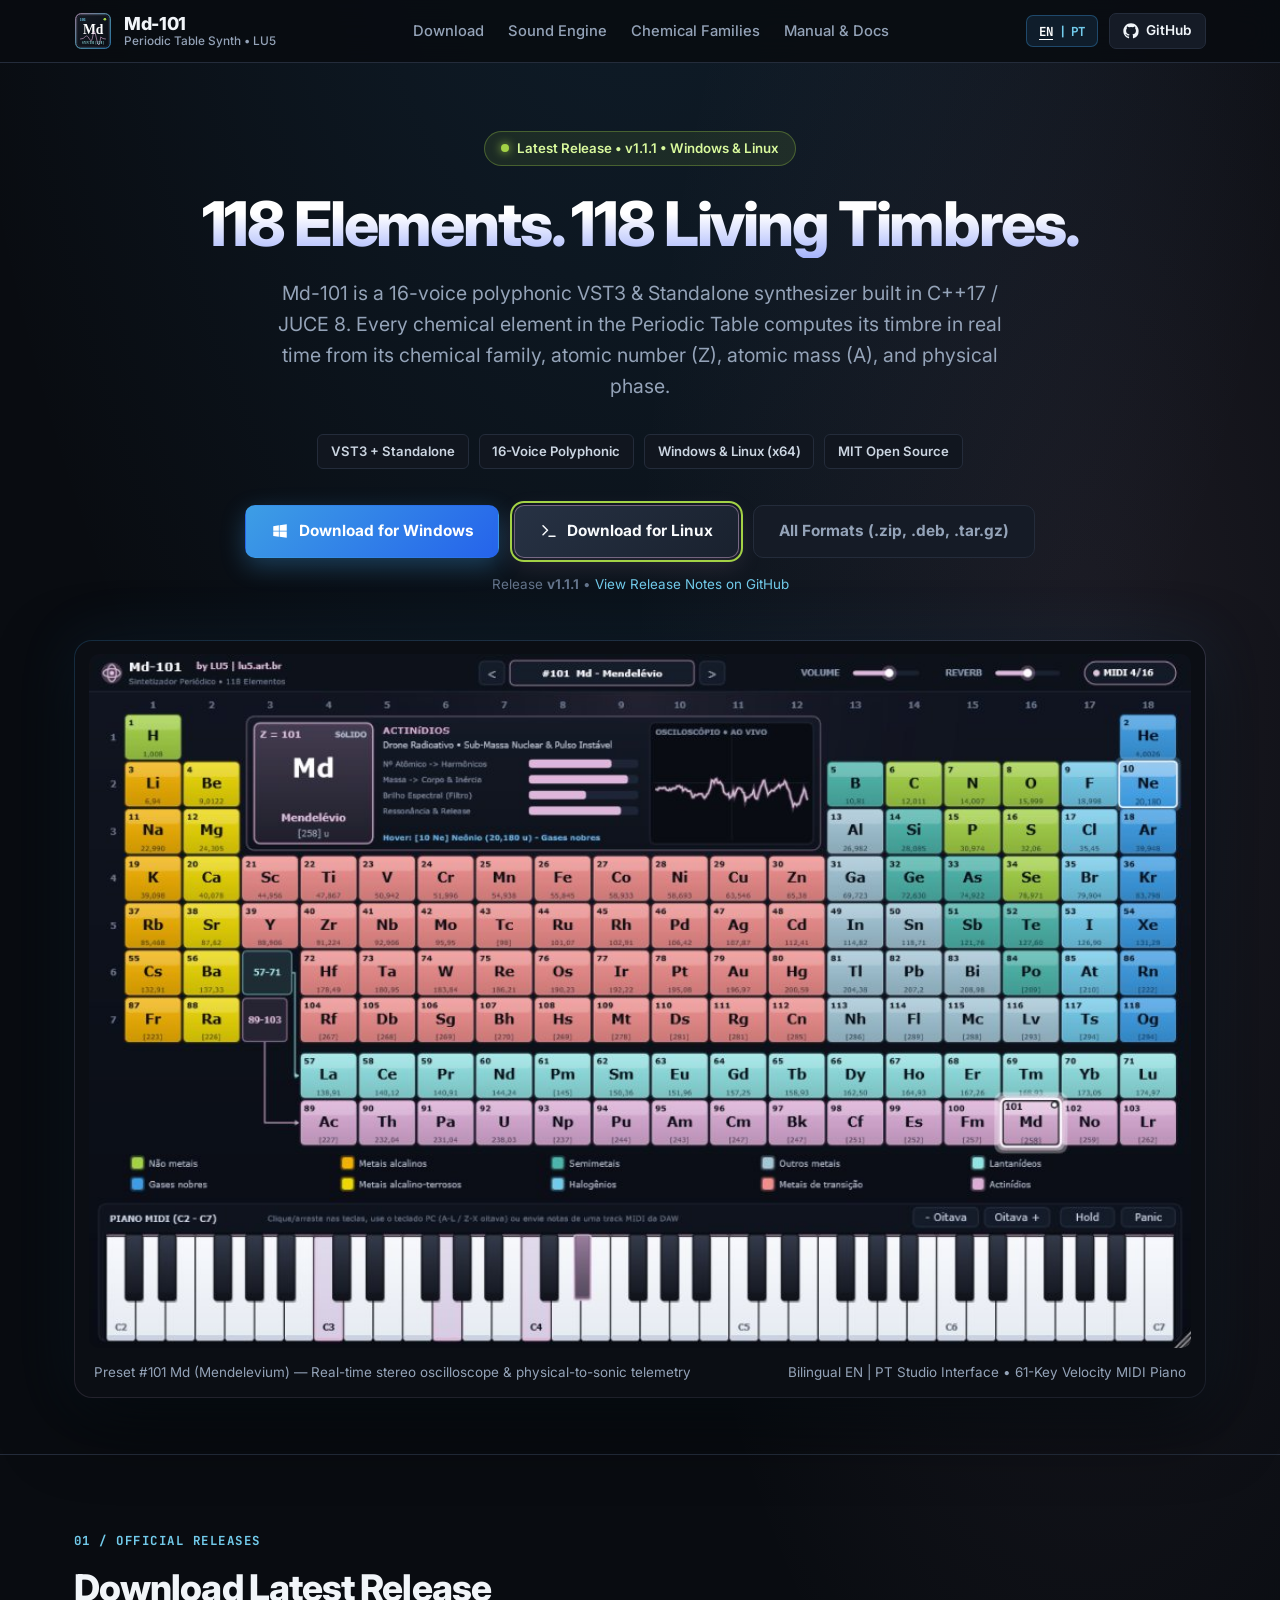
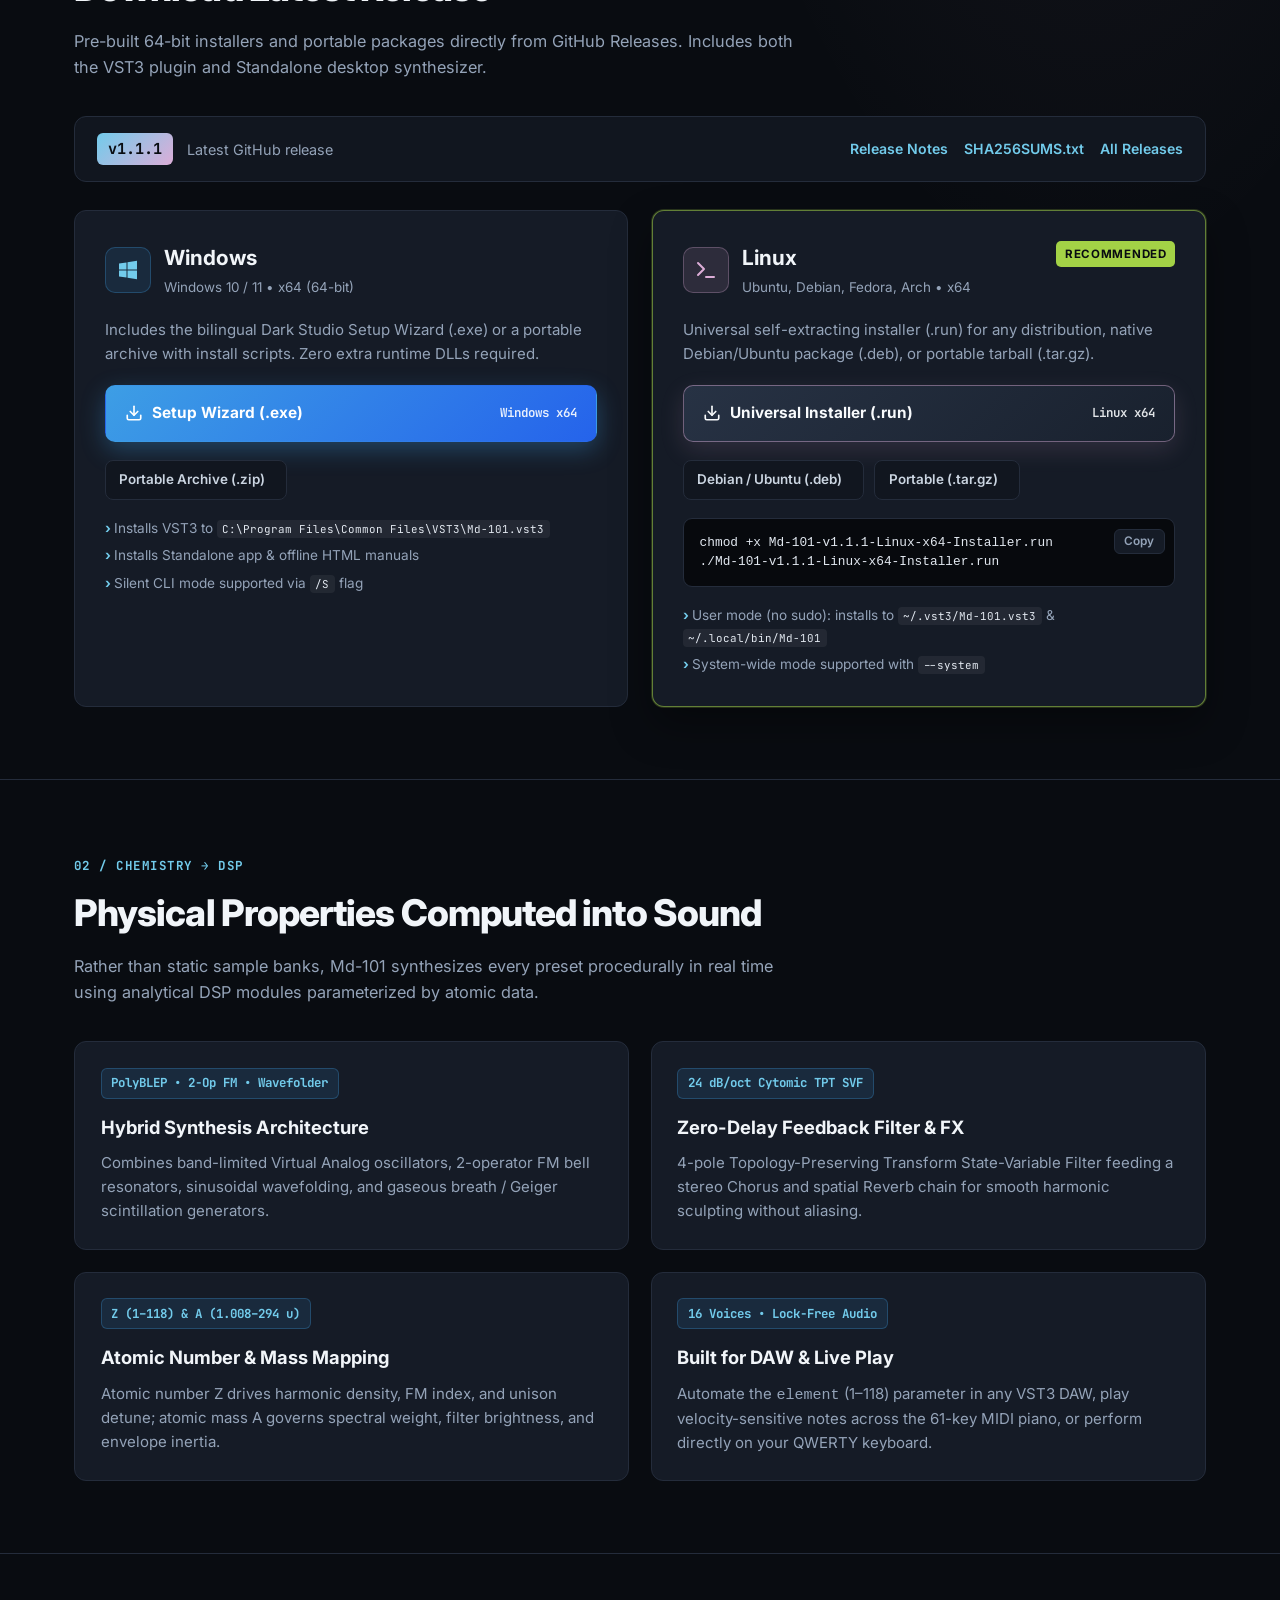
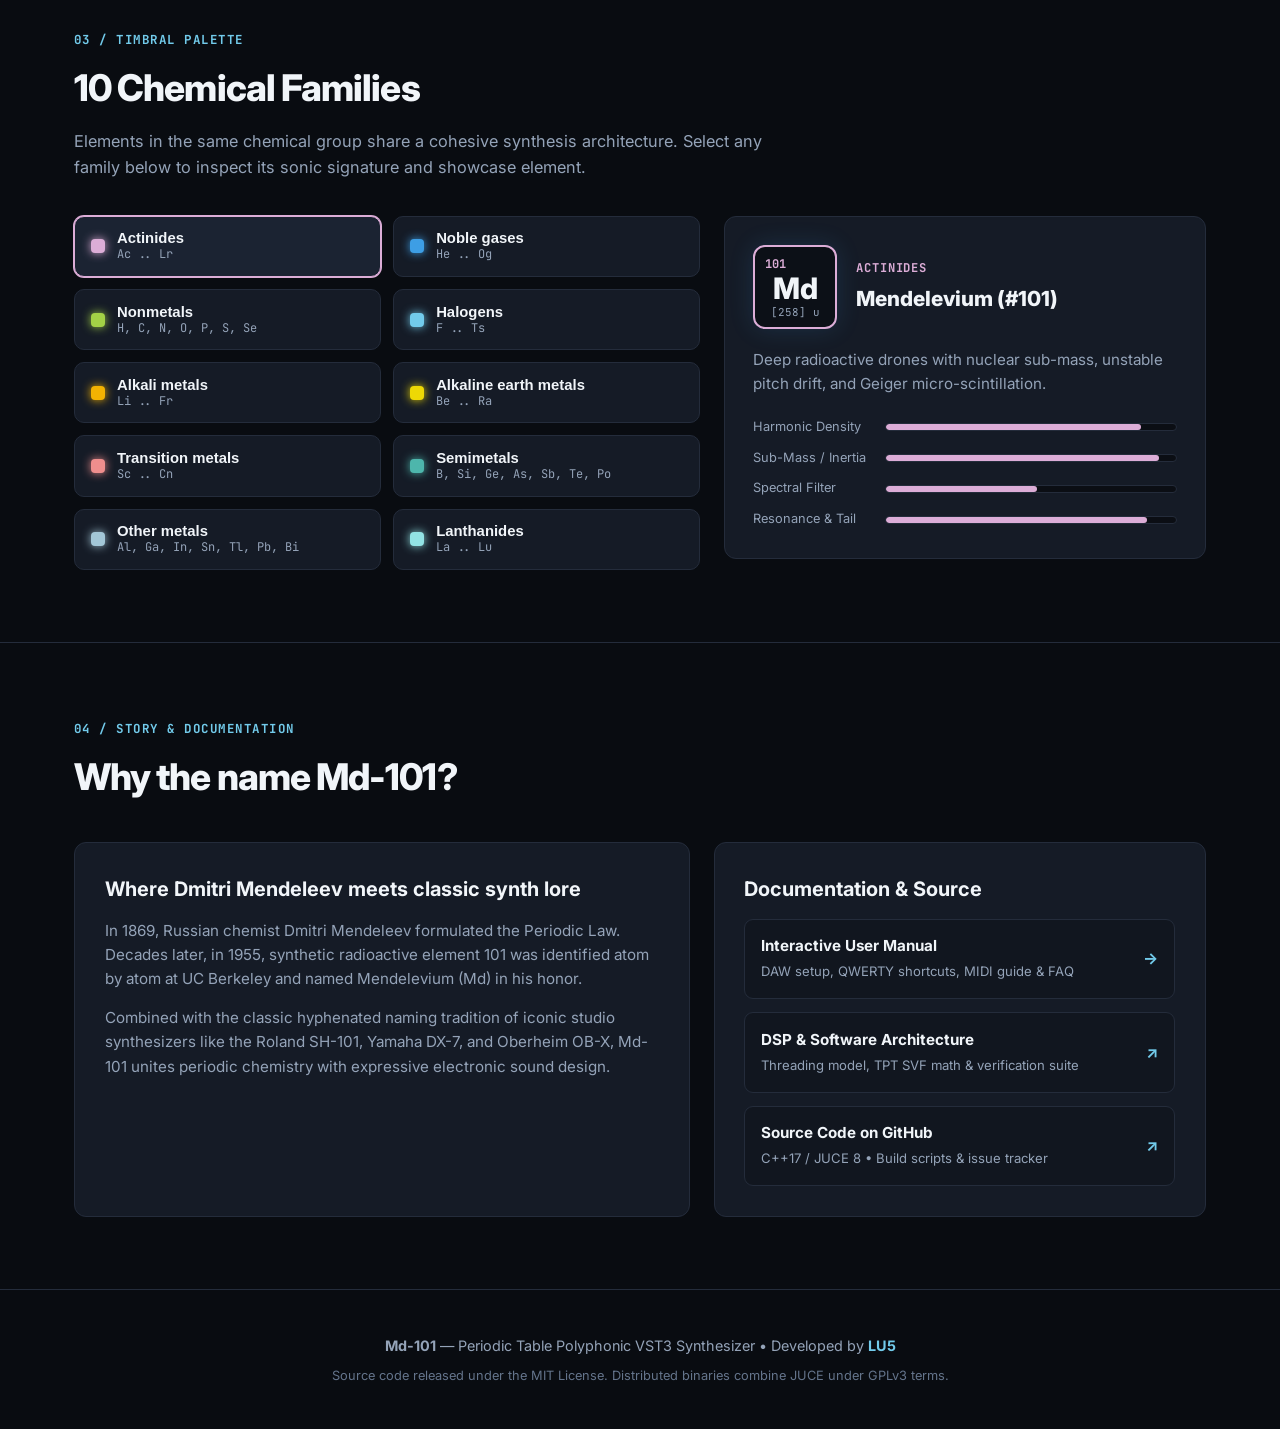
==== index.html @ b33de048 "feat: add static GitHub Pages landing page with Windows and Linux latest release downloads" ====
<!DOCTYPE html>
<html lang="en">
<head>
  <meta charset="UTF-8">
  <meta name="viewport" content="width=device-width, initial-scale=1.0">
  <title>Md-101 — Periodic Table Polyphonic VST3 Synthesizer</title>
  <meta name="description" content="Md-101 is a free, open-source 16-voice polyphonic VST3 & Standalone MIDI synthesizer where every one of the 118 chemical elements shapes its timbre in real time. Available for Windows and Linux.">
  <meta name="theme-color" content="#090c11">
  <meta property="og:type" content="website">
  <meta property="og:title" content="Md-101 — Periodic Table Polyphonic VST3 Synthesizer">
  <meta property="og:description" content="118 chemical elements, 118 real-time synthesized timbres. Free VST3 & Standalone plugin for Windows and Linux by LU5.">
  <meta property="og:image" content="assets/screenshot.jpg">
  <link rel="icon" type="image/svg+xml" href="assets/md-101.svg">
  <link rel="apple-touch-icon" href="assets/icon.png">
  <link rel="preconnect" href="https://fonts.googleapis.com">
  <link rel="preconnect" href="https://fonts.gstatic.com" crossorigin>
  <link href="https://fonts.googleapis.com/css2?family=Inter:wght@400;500;600;700;800&family=JetBrains+Mono:wght@500;600;700&display=swap" rel="stylesheet">
  <link rel="stylesheet" href="styles.css">
</head>
<body>

  <header class="site-header">
    <div class="header-inner">
      <a href="#top" class="brand">
        <img src="assets/md-101.svg" alt="Md-101 Logo" class="brand-icon">
        <span class="brand-text">
          <span class="brand-name">Md-101</span>
          <span class="brand-sub" data-i18n="brandSub">Periodic Table Synth • LU5</span>
        </span>
      </a>

      <ul class="nav-links">
        <li><a href="#download" data-i18n="navDownload">Download</a></li>
        <li><a href="#engine" data-i18n="navEngine">Sound Engine</a></li>
        <li><a href="#families" data-i18n="navFamilies">Chemical Families</a></li>
        <li><a href="#origin" data-i18n="navDocs">Manual &amp; Docs</a></li>
      </ul>

      <div class="header-actions">
        <button type="button" class="lang-toggle" id="lang-toggle" aria-label="Switch language">
          <span id="lang-en" class="active-lang">EN</span>
          <span>|</span>
          <span id="lang-pt">PT</span>
        </button>
        <a href="https://github.com/LU5-art-br/md101-vst" target="_blank" rel="noopener" class="header-gh">
          <svg width="16" height="16" viewBox="0 0 24 24" fill="currentColor" aria-hidden="true">
            <path d="M12 .5C5.65.5.5 5.65.5 12c0 5.08 3.29 9.39 7.86 10.91.57.1.78-.25.78-.55 0-.27-.01-1.18-.02-2.14-3.2.69-3.87-1.36-3.87-1.36-.52-1.33-1.28-1.68-1.28-1.68-1.05-.72.08-.7.08-.7 1.16.08 1.77 1.19 1.77 1.19 1.03 1.77 2.7 1.26 3.36.96.1-.75.4-1.26.73-1.55-2.55-.29-5.24-1.28-5.24-5.68 0-1.26.45-2.28 1.19-3.09-.12-.29-.52-1.46.11-3.05 0 0 .97-.31 3.18 1.18a11.05 11.05 0 0 1 5.78 0c2.21-1.49 3.18-1.18 3.18-1.18.63 1.59.23 2.76.11 3.05.74.81 1.19 1.83 1.19 3.09 0 4.41-2.69 5.38-5.26 5.67.42.36.79 1.07.79 2.16 0 1.56-.01 2.82-.01 3.2 0 .31.21.66.79.55A11.51 11.51 0 0 0 23.5 12C23.5 5.65 18.35.5 12 .5z"/>
          </svg>
          <span>GitHub</span>
        </a>
      </div>
    </div>
  </header>

  <main id="top">
    <!-- Hero -->
    <section class="hero">
      <div class="container">
        <a href="#download" class="release-pill" id="release-pill">
          <span class="status-dot"></span>
          <span id="release-pill-text">Latest Release • v1.1.1 • Windows &amp; Linux</span>
        </a>

        <h1 data-i18n="heroTitle">118 Elements. 118 Living Timbres.</h1>

        <p class="hero-subtitle" data-i18n="heroSubtitle">
          Md-101 is a 16-voice polyphonic VST3 &amp; Standalone synthesizer built in C++17 / JUCE 8. Every chemical element in the Periodic Table computes its timbre in real time from its chemical family, atomic number (Z), atomic mass (A), and physical phase.
        </p>

        <div class="hero-specs">
          <span class="spec-chip" data-i18n="chip1">VST3 + Standalone</span>
          <span class="spec-chip" data-i18n="chip2">16-Voice Polyphonic</span>
          <span class="spec-chip" data-i18n="chip3">Windows &amp; Linux (x64)</span>
          <span class="spec-chip" data-i18n="chip4">MIT Open Source</span>
        </div>

        <div class="hero-cta-group">
          <a href="https://github.com/LU5-art-br/md101-vst/releases/download/v1.1.1/Md-101-v1.1.1-Windows-x64-Setup.exe" class="btn btn-win" id="hero-win-btn">
            <svg width="18" height="18" viewBox="0 0 24 24" fill="currentColor" aria-hidden="true">
              <path d="M3 5.5L10.5 4.4V11.5H3V5.5ZM11.5 4.25L21 2.85V11.5H11.5V4.25ZM3 12.5H10.5V19.6L3 18.5V12.5ZM11.5 12.5H21V21.15L11.5 19.75V12.5Z"/>
            </svg>
            <span data-i18n="heroWinBtn">Download for Windows</span>
          </a>

          <a href="https://github.com/LU5-art-br/md101-vst/releases/download/v1.1.1/Md-101-v1.1.1-Linux-x64-Installer.run" class="btn btn-linux" id="hero-linux-btn">
            <svg width="18" height="18" viewBox="0 0 24 24" fill="none" stroke="currentColor" stroke-width="2" stroke-linecap="round" stroke-linejoin="round" aria-hidden="true">
              <polyline points="4 17 10 11 4 5"/>
              <line x1="12" y1="19" x2="20" y2="19"/>
            </svg>
            <span data-i18n="heroLinuxBtn">Download for Linux</span>
          </a>

          <a href="#download" class="btn btn-ghost" data-i18n="heroAllBtn">
            All Formats (.zip, .deb, .tar.gz)
          </a>
        </div>

        <p class="hero-subnote" id="hero-subnote">
          <span data-i18n="heroSubnotePrefix">Release</span>
          <strong id="hero-version-inline">v1.1.1</strong>
          <span>•</span>
          <a href="https://github.com/LU5-art-br/md101-vst/releases/latest" target="_blank" rel="noopener" id="hero-notes-link" data-i18n="heroReleaseNotes">View Release Notes on GitHub</a>
        </p>

        <div class="showcase-frame">
          <div class="showcase-inner">
            <img src="assets/screenshot.jpg" alt="Md-101 Periodic Table Synthesizer interface showing the 118-element grid, center HUD oscilloscope, and 61-key MIDI keyboard">
            <div class="showcase-caption">
              <span data-i18n="captionLeft">Preset #101 Md (Mendelevium) — Real-time stereo oscilloscope &amp; physical-to-sonic telemetry</span>
              <span data-i18n="captionRight">Bilingual EN | PT Studio Interface • 61-Key Velocity MIDI Piano</span>
            </div>
          </div>
        </div>
      </div>
    </section>

    <!-- Download Section -->
    <section class="section" id="download">
      <div class="container">
        <div class="section-head">
          <span class="section-kicker" data-i18n="dlKicker">01 / Official Releases</span>
          <h2 data-i18n="dlTitle">Download Latest Release</h2>
          <p data-i18n="dlSubtitle">
            Pre-built 64-bit installers and portable packages directly from GitHub Releases. Includes both the VST3 plugin and Standalone desktop synthesizer.
          </p>
        </div>

        <div class="release-meta-bar">
          <div class="release-meta-left">
            <span class="version-tag" id="dl-version">v1.1.1</span>
            <span class="release-date" id="dl-date" data-i18n="dlDateLoading">Latest GitHub release</span>
          </div>
          <div class="release-meta-links">
            <a href="https://github.com/LU5-art-br/md101-vst/releases/latest" target="_blank" rel="noopener" id="dl-notes-link" data-i18n="dlNotesLink">Release Notes</a>
            <a href="https://github.com/LU5-art-br/md101-vst/releases/latest" target="_blank" rel="noopener" id="dl-checksums-link">SHA256SUMS.txt</a>
            <a href="https://github.com/LU5-art-br/md101-vst/releases" target="_blank" rel="noopener" data-i18n="dlAllReleases">All Releases</a>
          </div>
        </div>

        <div class="download-grid">
          <!-- Windows Card -->
          <article class="os-card os-card-win" id="card-windows">
            <div class="os-card-header">
              <div class="os-title-wrap">
                <div class="os-icon" aria-hidden="true">
                  <svg width="24" height="24" viewBox="0 0 24 24" fill="currentColor">
                    <path d="M3 5.5L10.5 4.4V11.5H3V5.5ZM11.5 4.25L21 2.85V11.5H11.5V4.25ZM3 12.5H10.5V19.6L3 18.5V12.5ZM11.5 12.5H21V21.15L11.5 19.75V12.5Z"/>
                  </svg>
                </div>
                <div>
                  <h3>Windows</h3>
                  <span class="os-arch">Windows 10 / 11 • x64 (64-bit)</span>
                </div>
              </div>
              <span class="rec-badge" data-i18n="recommendedBadge">Recommended</span>
            </div>

            <p class="os-desc" data-i18n="winDesc">
              Includes the bilingual Dark Studio Setup Wizard (.exe) or a portable archive with install scripts. Zero extra runtime DLLs required.
            </p>

            <a href="https://github.com/LU5-art-br/md101-vst/releases/download/v1.1.1/Md-101-v1.1.1-Windows-x64-Setup.exe" class="btn btn-win dl-primary-btn" id="win-exe-btn">
              <span class="dl-btn-label">
                <svg width="18" height="18" viewBox="0 0 24 24" fill="none" stroke="currentColor" stroke-width="2.2" stroke-linecap="round" stroke-linejoin="round" aria-hidden="true">
                  <path d="M21 15v4a2 2 0 0 1-2 2H5a2 2 0 0 1-2-2v-4"/>
                  <polyline points="7 10 12 15 17 10"/>
                  <line x1="12" y1="15" x2="12" y2="3"/>
                </svg>
                <span data-i18n="winPrimaryLabel">Setup Wizard (.exe)</span>
              </span>
              <span class="dl-btn-meta" id="win-exe-meta">Windows x64</span>
            </a>

            <div class="dl-alt-row">
              <a href="https://github.com/LU5-art-br/md101-vst/releases/download/v1.1.1/Md-101-v1.1.1-Windows-x64.zip" class="dl-alt-link" id="win-zip-link">
                <span data-i18n="winZipLabel">Portable Archive (.zip)</span>
                <span id="win-zip-size"></span>
              </a>
            </div>

            <ul class="os-notes">
              <li data-i18n="winNote1">Installs VST3 to <code>C:\Program Files\Common Files\VST3\Md-101.vst3</code></li>
              <li data-i18n="winNote2">Installs Standalone app &amp; offline HTML manuals</li>
              <li data-i18n="winNote3">Silent CLI mode supported via <code>/S</code> flag</li>
            </ul>
          </article>

          <!-- Linux Card -->
          <article class="os-card os-card-linux" id="card-linux">
            <div class="os-card-header">
              <div class="os-title-wrap">
                <div class="os-icon" aria-hidden="true">
                  <svg width="24" height="24" viewBox="0 0 24 24" fill="none" stroke="currentColor" stroke-width="2" stroke-linecap="round" stroke-linejoin="round">
                    <polyline points="4 17 10 11 4 5"/>
                    <line x1="12" y1="19" x2="20" y2="19"/>
                  </svg>
                </div>
                <div>
                  <h3>Linux</h3>
                  <span class="os-arch">Ubuntu, Debian, Fedora, Arch • x64</span>
                </div>
              </div>
              <span class="rec-badge" data-i18n="recommendedBadge">Recommended</span>
            </div>

            <p class="os-desc" data-i18n="linuxDesc">
              Universal self-extracting installer (.run) for any distribution, native Debian/Ubuntu package (.deb), or portable tarball (.tar.gz).
            </p>

            <a href="https://github.com/LU5-art-br/md101-vst/releases/download/v1.1.1/Md-101-v1.1.1-Linux-x64-Installer.run" class="btn btn-linux dl-primary-btn" id="linux-run-btn">
              <span class="dl-btn-label">
                <svg width="18" height="18" viewBox="0 0 24 24" fill="none" stroke="currentColor" stroke-width="2.2" stroke-linecap="round" stroke-linejoin="round" aria-hidden="true">
                  <path d="M21 15v4a2 2 0 0 1-2 2H5a2 2 0 0 1-2-2v-4"/>
                  <polyline points="7 10 12 15 17 10"/>
                  <line x1="12" y1="15" x2="12" y2="3"/>
                </svg>
                <span data-i18n="linuxPrimaryLabel">Universal Installer (.run)</span>
              </span>
              <span class="dl-btn-meta" id="linux-run-meta">Linux x64</span>
            </a>

            <div class="dl-alt-row">
              <a href="https://github.com/LU5-art-br/md101-vst/releases/download/v1.1.1/md-101_1.1.1_amd64.deb" class="dl-alt-link" id="linux-deb-link">
                <span>Debian / Ubuntu (.deb)</span>
                <span id="linux-deb-size"></span>
              </a>
              <a href="https://github.com/LU5-art-br/md101-vst/releases/download/v1.1.1/Md-101-v1.1.1-Linux-x64.tar.gz" class="dl-alt-link" id="linux-tar-link">
                <span data-i18n="linuxTarLabel">Portable (.tar.gz)</span>
                <span id="linux-tar-size"></span>
              </a>
            </div>

            <div class="install-snippet">
              <button type="button" class="copy-btn" id="copy-linux-cmd" data-i18n="copyBtn">Copy</button>
              <pre id="linux-cmd">chmod +x Md-101-v1.1.1-Linux-x64-Installer.run
./Md-101-v1.1.1-Linux-x64-Installer.run</pre>
            </div>

            <ul class="os-notes">
              <li data-i18n="linuxNote1">User mode (no sudo): installs to <code>~/.vst3/Md-101.vst3</code> &amp; <code>~/.local/bin/Md-101</code></li>
              <li data-i18n="linuxNote2">System-wide mode supported with <code>--system</code></li>
            </ul>
          </article>
        </div>
      </div>
    </section>

    <!-- Sound Engine Section -->
    <section class="section" id="engine">
      <div class="container">
        <div class="section-head">
          <span class="section-kicker" data-i18n="engineKicker">02 / Chemistry → DSP</span>
          <h2 data-i18n="engineTitle">Physical Properties Computed into Sound</h2>
          <p data-i18n="engineSubtitle">
            Rather than static sample banks, Md-101 synthesizes every preset procedurally in real time using analytical DSP modules parameterized by atomic data.
          </p>
        </div>

        <div class="features-grid">
          <article class="feature-card">
            <span class="feature-badge">PolyBLEP • 2-Op FM • Wavefolder</span>
            <h3 data-i18n="feat1Title">Hybrid Synthesis Architecture</h3>
            <p data-i18n="feat1Desc">
              Combines band-limited Virtual Analog oscillators, 2-operator FM bell resonators, sinusoidal wavefolding, and gaseous breath / Geiger scintillation generators.
            </p>
          </article>

          <article class="feature-card">
            <span class="feature-badge">24 dB/oct Cytomic TPT SVF</span>
            <h3 data-i18n="feat2Title">Zero-Delay Feedback Filter &amp; FX</h3>
            <p data-i18n="feat2Desc">
              4-pole Topology-Preserving Transform State-Variable Filter feeding a stereo Chorus and spatial Reverb chain for smooth harmonic sculpting without aliasing.
            </p>
          </article>

          <article class="feature-card">
            <span class="feature-badge">Z (1–118) &amp; A (1.008–294 u)</span>
            <h3 data-i18n="feat3Title">Atomic Number &amp; Mass Mapping</h3>
            <p data-i18n="feat3Desc">
              Atomic number Z drives harmonic density, FM index, and unison detune; atomic mass A governs spectral weight, filter brightness, and envelope inertia.
            </p>
          </article>

          <article class="feature-card">
            <span class="feature-badge">16 Voices • Lock-Free Audio</span>
            <h3 data-i18n="feat4Title">Built for DAW &amp; Live Play</h3>
            <p data-i18n="feat4Desc">
              Automate the <code>element</code> (1–118) parameter in any VST3 DAW, play velocity-sensitive notes across the 61-key MIDI piano, or perform directly on your QWERTY keyboard.
            </p>
          </article>
        </div>
      </div>
    </section>

    <!-- Chemical Families Interactive Section -->
    <section class="section" id="families">
      <div class="container">
        <div class="section-head">
          <span class="section-kicker" data-i18n="famKicker">03 / Timbral Palette</span>
          <h2 data-i18n="famTitle">10 Chemical Families</h2>
          <p data-i18n="famSubtitle">
            Elements in the same chemical group share a cohesive synthesis architecture. Select any family below to inspect its sonic signature and showcase element.
          </p>
        </div>

        <div class="families-layout">
          <div class="families-grid" id="families-grid" role="tablist" aria-label="Chemical families">
            <!-- Populated by app.js -->
          </div>

          <aside class="family-inspector" id="family-inspector" aria-live="polite">
            <div class="inspector-top">
              <div class="element-tile" id="insp-tile">
                <span class="tile-num" id="insp-num">101</span>
                <span class="tile-sym" id="insp-sym">Md</span>
                <span class="tile-mass" id="insp-mass">[258] u</span>
              </div>
              <div>
                <div class="inspector-cat" id="insp-cat">Actinides</div>
                <div class="inspector-name" id="insp-name">Mendelevium (#101)</div>
              </div>
            </div>

            <p class="inspector-desc" id="insp-desc">
              Deep radioactive drones with nuclear sub-mass, unstable pitch drift, and Geiger micro-scintillation.
            </p>

            <div class="telemetry-bars">
              <div class="telemetry-row">
                <span data-i18n="barHarmonics">Harmonic Density</span>
                <div class="bar-track"><div class="bar-fill" id="bar-harmonics" style="width: 88%"></div></div>
              </div>
              <div class="telemetry-row">
                <span data-i18n="barMass">Sub-Mass / Inertia</span>
                <div class="bar-track"><div class="bar-fill" id="bar-mass" style="width: 94%"></div></div>
              </div>
              <div class="telemetry-row">
                <span data-i18n="barBright">Spectral Filter</span>
                <div class="bar-track"><div class="bar-fill" id="bar-bright" style="width: 52%"></div></div>
              </div>
              <div class="telemetry-row">
                <span data-i18n="barSpace">Resonance &amp; Tail</span>
                <div class="bar-track"><div class="bar-fill" id="bar-space" style="width: 90%"></div></div>
              </div>
            </div>
          </aside>
        </div>
      </div>
    </section>

    <!-- Origin & Docs Section -->
    <section class="section" id="origin">
      <div class="container">
        <div class="section-head">
          <span class="section-kicker" data-i18n="originKicker">04 / Story &amp; Documentation</span>
          <h2 data-i18n="originTitle">Why the name Md-101?</h2>
        </div>

        <div class="origin-grid">
          <article class="story-card">
            <h3 data-i18n="storyHeading">Where Dmitri Mendeleev meets classic synth lore</h3>
            <p data-i18n="storyP1">
              In 1869, Russian chemist Dmitri Mendeleev formulated the Periodic Law. Decades later, in 1955, synthetic radioactive element 101 was identified atom by atom at UC Berkeley and named Mendelevium (Md) in his honor.
            </p>
            <p data-i18n="storyP2">
              Combined with the classic hyphenated naming tradition of iconic studio synthesizers like the Roland SH-101, Yamaha DX-7, and Oberheim OB-X, Md-101 unites periodic chemistry with expressive electronic sound design.
            </p>
          </article>

          <div class="docs-card">
            <h3 data-i18n="docsHeading">Documentation &amp; Source</h3>
            <div class="docs-list">
              <a href="docs/manual-en.html" class="doc-link-item" id="manual-link">
                <div>
                  <span class="doc-link-title" data-i18n="docManualTitle">Interactive User Manual</span>
                  <span class="doc-link-sub" data-i18n="docManualSub">DAW setup, QWERTY shortcuts, MIDI guide &amp; FAQ</span>
                </div>
                <span class="doc-arrow">→</span>
              </a>

              <a href="https://github.com/LU5-art-br/md101-vst/blob/main/docs/ARCHITECTURE-en.md" target="_blank" rel="noopener" class="doc-link-item" id="arch-link">
                <div>
                  <span class="doc-link-title" data-i18n="docArchTitle">DSP &amp; Software Architecture</span>
                  <span class="doc-link-sub" data-i18n="docArchSub">Threading model, TPT SVF math &amp; verification suite</span>
                </div>
                <span class="doc-arrow">↗</span>
              </a>

              <a href="https://github.com/LU5-art-br/md101-vst" target="_blank" rel="noopener" class="doc-link-item">
                <div>
                  <span class="doc-link-title" data-i18n="docSourceTitle">Source Code on GitHub</span>
                  <span class="doc-link-sub" data-i18n="docSourceSub">C++17 / JUCE 8 • Build scripts &amp; issue tracker</span>
                </div>
                <span class="doc-arrow">↗</span>
              </a>
            </div>
          </div>
        </div>
      </div>
    </section>
  </main>

  <footer class="site-footer">
    <div class="container">
      <p>
        <strong>Md-101</strong> — <span data-i18n="footerTagline">Periodic Table Polyphonic VST3 Synthesizer</span> •
        <span data-i18n="footerBy">Developed by</span>
        <a href="https://lu5.art.br" target="_blank" rel="noopener"><strong>LU5</strong></a>
      </p>
      <p class="footer-legal" data-i18n="footerLegal">
        Source code released under the MIT License. Distributed binaries combine JUCE under GPLv3 terms.
      </p>
    </div>
  </footer>

  <script src="app.js"></script>
</body>
</html>
---- styles.css ----
:root {
  --bg-canvas: #090c11;
  --bg-elevated: #11161f;
  --bg-card: #151b26;
  --bg-card-hover: #1b2332;
  --bg-code: #07090d;
  --border-subtle: #242c3b;
  --border-bright: #3a465e;
  --text-main: #f1f5f9;
  --text-muted: #94a3b8;
  --text-dim: #64748b;
  --accent-blue: #3d9ee5;
  --accent-cyan: #72cbeb;
  --accent-violet: #dcadd7;
  --accent-green: #a3d246;
  --accent-gold: #f3b202;
  --glow-blue: rgba(61, 158, 229, 0.28);
  --glow-violet: rgba(220, 173, 215, 0.22);
  --radius-sm: 8px;
  --radius-md: 12px;
  --radius-lg: 18px;
  --font-sans: "Inter", -apple-system, BlinkMacSystemFont, "Segoe UI", Roboto, Helvetica, Arial, sans-serif;
  --font-mono: "JetBrains Mono", ui-monospace, SFMono-Regular, Menlo, Monaco, Consolas, monospace;
}

* {
  box-sizing: border-box;
  margin: 0;
  padding: 0;
}

html {
  scroll-behavior: smooth;
}

body {
  background-color: var(--bg-canvas);
  color: var(--text-main);
  font-family: var(--font-sans);
  line-height: 1.6;
  -webkit-font-smoothing: antialiased;
  overflow-x: hidden;
  background-image:
    radial-gradient(ellipse 80% 50% at 50% -10%, rgba(61, 158, 229, 0.14), transparent 70%),
    radial-gradient(ellipse 55% 40% at 85% 15%, rgba(220, 173, 215, 0.09), transparent 65%);
}

a {
  color: inherit;
}

.container {
  max-width: 1180px;
  margin: 0 auto;
  padding: 0 1.5rem;
}

/* Header */
.site-header {
  position: sticky;
  top: 0;
  z-index: 100;
  background: rgba(9, 12, 17, 0.88);
  backdrop-filter: blur(14px);
  border-bottom: 1px solid var(--border-subtle);
}

.header-inner {
  max-width: 1180px;
  margin: 0 auto;
  padding: 0.75rem 1.5rem;
  display: flex;
  align-items: center;
  justify-content: space-between;
  gap: 1rem;
  flex-wrap: wrap;
}

.brand {
  display: inline-flex;
  align-items: center;
  gap: 0.75rem;
  text-decoration: none;
}

.brand-icon {
  width: 38px;
  height: 38px;
  border-radius: 9px;
  display: block;
}

.brand-text {
  display: flex;
  flex-direction: column;
  line-height: 1.15;
}

.brand-name {
  font-size: 1.12rem;
  font-weight: 800;
  letter-spacing: -0.02em;
}

.brand-sub {
  font-size: 0.74rem;
  color: var(--text-muted);
  font-weight: 500;
}

.nav-links {
  display: flex;
  align-items: center;
  gap: 1.5rem;
  list-style: none;
}

.nav-links a {
  text-decoration: none;
  color: var(--text-muted);
  font-size: 0.92rem;
  font-weight: 500;
  transition: color 0.18s ease;
}

.nav-links a:hover {
  color: var(--text-main);
}

.header-actions {
  display: flex;
  align-items: center;
  gap: 0.65rem;
}

.lang-toggle {
  display: inline-flex;
  align-items: center;
  gap: 0.35rem;
  background: rgba(61, 158, 229, 0.12);
  border: 1px solid rgba(61, 158, 229, 0.35);
  color: var(--accent-cyan);
  font-family: var(--font-mono);
  font-size: 0.78rem;
  font-weight: 700;
  padding: 0.38rem 0.75rem;
  border-radius: 7px;
  cursor: pointer;
  transition: all 0.18s ease;
}

.lang-toggle:hover {
  background: rgba(61, 158, 229, 0.24);
  border-color: var(--accent-cyan);
  color: #ffffff;
}

.lang-toggle .active-lang {
  color: #ffffff;
  text-decoration: underline;
  text-underline-offset: 3px;
}

.header-gh {
  display: inline-flex;
  align-items: center;
  gap: 0.45rem;
  background: var(--bg-card);
  border: 1px solid var(--border-subtle);
  color: var(--text-main);
  font-size: 0.85rem;
  font-weight: 600;
  padding: 0.4rem 0.85rem;
  border-radius: 7px;
  text-decoration: none;
  transition: border-color 0.18s ease, background 0.18s ease;
}

.header-gh:hover {
  border-color: var(--border-bright);
  background: var(--bg-card-hover);
}

/* Hero */
.hero {
  padding: 4.25rem 0 3.5rem;
  text-align: center;
}

.release-pill {
  display: inline-flex;
  align-items: center;
  gap: 0.55rem;
  padding: 0.36rem 0.95rem;
  border-radius: 999px;
  background: rgba(163, 210, 70, 0.1);
  border: 1px solid rgba(163, 210, 70, 0.32);
  color: #d9f99d;
  font-size: 0.83rem;
  font-weight: 600;
  text-decoration: none;
  margin-bottom: 1.5rem;
  transition: border-color 0.2s, background 0.2s;
}

.release-pill:hover {
  background: rgba(163, 210, 70, 0.18);
  border-color: var(--accent-green);
}

.status-dot {
  width: 8px;
  height: 8px;
  border-radius: 50%;
  background: var(--accent-green);
  box-shadow: 0 0 10px var(--accent-green);
}

.hero h1 {
  font-size: clamp(2.35rem, 5vw, 3.85rem);
  font-weight: 800;
  letter-spacing: -0.035em;
  line-height: 1.1;
  max-width: 880px;
  margin: 0 auto 1.25rem;
  background: linear-gradient(180deg, #ffffff 35%, #a5b4fc 100%);
  -webkit-background-clip: text;
  -webkit-text-fill-color: transparent;
}

.hero-subtitle {
  font-size: clamp(1.02rem, 1.8vw, 1.22rem);
  color: var(--text-muted);
  max-width: 730px;
  margin: 0 auto 2rem;
}

.hero-specs {
  display: flex;
  flex-wrap: wrap;
  justify-content: center;
  gap: 0.6rem;
  margin-bottom: 2.25rem;
}

.spec-chip {
  background: var(--bg-elevated);
  border: 1px solid var(--border-subtle);
  color: #cbd5e1;
  font-size: 0.82rem;
  font-weight: 600;
  padding: 0.35rem 0.8rem;
  border-radius: 6px;
}

.hero-cta-group {
  display: flex;
  justify-content: center;
  align-items: center;
  flex-wrap: wrap;
  gap: 0.9rem;
  margin-bottom: 1rem;
}

.btn {
  display: inline-flex;
  align-items: center;
  justify-content: center;
  gap: 0.6rem;
  padding: 0.85rem 1.55rem;
  border-radius: 10px;
  font-size: 0.96rem;
  font-weight: 700;
  text-decoration: none;
  cursor: pointer;
  border: 1px solid transparent;
  transition: transform 0.16s ease, box-shadow 0.2s ease, border-color 0.2s ease, background 0.2s ease;
}

.btn:hover {
  transform: translateY(-2px);
}

.btn-win {
  background: linear-gradient(135deg, #3d9ee5, #2563eb);
  color: #ffffff;
  box-shadow: 0 8px 24px rgba(61, 158, 229, 0.32);
}

.btn-win:hover {
  box-shadow: 0 12px 30px rgba(61, 158, 229, 0.45);
}

.btn-linux {
  background: linear-gradient(135deg, #273244, #19212e);
  border-color: rgba(220, 173, 215, 0.45);
  color: #f8fafc;
  box-shadow: 0 8px 24px rgba(220, 173, 215, 0.14);
}

.btn-linux:hover {
  border-color: var(--accent-violet);
  box-shadow: 0 12px 28px rgba(220, 173, 215, 0.24);
}

.btn-ghost {
  background: var(--bg-card);
  border-color: var(--border-subtle);
  color: var(--text-muted);
}

.btn-ghost:hover {
  border-color: var(--border-bright);
  color: var(--text-main);
  background: var(--bg-card-hover);
}

.btn-highlight {
  outline: 2px solid var(--accent-green);
  outline-offset: 2px;
}

.hero-subnote {
  font-size: 0.84rem;
  color: var(--text-dim);
  margin-bottom: 2.75rem;
}

.hero-subnote a {
  color: var(--accent-cyan);
  text-decoration: none;
}

.hero-subnote a:hover {
  text-decoration: underline;
}

/* Showcase Frame */
.showcase-frame {
  position: relative;
  background: linear-gradient(160deg, rgba(61, 158, 229, 0.22), rgba(220, 173, 215, 0.16), rgba(36, 44, 59, 0.5));
  padding: 1px;
  border-radius: var(--radius-lg);
  box-shadow: 0 24px 70px rgba(0, 0, 0, 0.65), 0 0 60px rgba(61, 158, 229, 0.12);
}

.showcase-inner {
  background: #0b0e14;
  border-radius: calc(var(--radius-lg) - 1px);
  padding: 0.85rem;
}

.showcase-inner img {
  width: 100%;
  height: auto;
  display: block;
  border-radius: 10px;
}

.showcase-caption {
  margin-top: 0.85rem;
  font-size: 0.84rem;
  color: var(--text-muted);
  display: flex;
  justify-content: space-between;
  align-items: center;
  flex-wrap: wrap;
  gap: 0.5rem;
  padding: 0 0.35rem;
}

/* Sections */
.section {
  padding: 4.5rem 0;
  border-top: 1px solid var(--border-subtle);
}

.section-head {
  margin-bottom: 2.25rem;
}

.section-kicker {
  display: inline-block;
  font-family: var(--font-mono);
  font-size: 0.78rem;
  font-weight: 700;
  text-transform: uppercase;
  letter-spacing: 0.12em;
  color: var(--accent-cyan);
  margin-bottom: 0.55rem;
}

.section-head h2 {
  font-size: clamp(1.65rem, 3vw, 2.3rem);
  font-weight: 800;
  letter-spacing: -0.025em;
  margin-bottom: 0.6rem;
}

.section-head p {
  color: var(--text-muted);
  font-size: 1.02rem;
  max-width: 720px;
}

/* Download Section */
.release-meta-bar {
  display: flex;
  flex-wrap: wrap;
  align-items: center;
  justify-content: space-between;
  gap: 1rem;
  background: var(--bg-elevated);
  border: 1px solid var(--border-subtle);
  border-radius: var(--radius-md);
  padding: 1rem 1.35rem;
  margin-bottom: 1.75rem;
}

.release-meta-left {
  display: flex;
  align-items: center;
  flex-wrap: wrap;
  gap: 0.85rem;
}

.version-tag {
  font-family: var(--font-mono);
  font-size: 0.95rem;
  font-weight: 700;
  color: #090c11;
  background: linear-gradient(135deg, var(--accent-cyan), var(--accent-violet));
  padding: 0.25rem 0.7rem;
  border-radius: 6px;
}

.release-date {
  font-size: 0.9rem;
  color: var(--text-muted);
}

.release-meta-links {
  display: flex;
  flex-wrap: wrap;
  gap: 1rem;
  font-size: 0.88rem;
}

.release-meta-links a {
  color: var(--accent-cyan);
  text-decoration: none;
  font-weight: 600;
}

.release-meta-links a:hover {
  text-decoration: underline;
}

.download-grid {
  display: grid;
  grid-template-columns: repeat(2, minmax(0, 1fr));
  gap: 1.5rem;
}

.os-card {
  position: relative;
  background: var(--bg-card);
  border: 1px solid var(--border-subtle);
  border-radius: var(--radius-md);
  padding: 1.85rem;
  display: flex;
  flex-direction: column;
  gap: 1.15rem;
  transition: border-color 0.2s ease, box-shadow 0.2s ease;
}

.os-card.recommended {
  border-color: rgba(163, 210, 70, 0.55);
  box-shadow: 0 0 0 1px rgba(163, 210, 70, 0.2), 0 18px 40px rgba(0, 0, 0, 0.35);
}

.os-card-header {
  display: flex;
  align-items: flex-start;
  justify-content: space-between;
  gap: 1rem;
}

.os-title-wrap {
  display: flex;
  align-items: center;
  gap: 0.85rem;
}

.os-icon {
  width: 46px;
  height: 46px;
  border-radius: 10px;
  background: rgba(61, 158, 229, 0.12);
  border: 1px solid rgba(61, 158, 229, 0.28);
  display: flex;
  align-items: center;
  justify-content: center;
  color: var(--accent-cyan);
  flex-shrink: 0;
}

.os-card-linux .os-icon {
  background: rgba(220, 173, 215, 0.12);
  border-color: rgba(220, 173, 215, 0.28);
  color: var(--accent-violet);
}

.os-card h3 {
  font-size: 1.3rem;
  font-weight: 700;
}

.os-arch {
  font-size: 0.84rem;
  color: var(--text-muted);
}

.rec-badge {
  display: none;
  font-size: 0.72rem;
  font-weight: 700;
  text-transform: uppercase;
  letter-spacing: 0.06em;
  color: #090c11;
  background: var(--accent-green);
  padding: 0.24rem 0.55rem;
  border-radius: 5px;
  white-space: nowrap;
}

.os-card.recommended .rec-badge {
  display: inline-block;
}

.os-desc {
  color: var(--text-muted);
  font-size: 0.94rem;
}

.dl-primary-btn {
  width: 100%;
  justify-content: space-between;
  padding: 0.95rem 1.2rem;
}

.dl-btn-label {
  display: flex;
  align-items: center;
  gap: 0.6rem;
}

.dl-btn-meta {
  font-family: var(--font-mono);
  font-size: 0.78rem;
  font-weight: 600;
  opacity: 0.9;
}

.dl-alt-row {
  display: flex;
  flex-wrap: wrap;
  gap: 0.65rem;
}

.dl-alt-link {
  display: inline-flex;
  align-items: center;
  gap: 0.45rem;
  padding: 0.5rem 0.85rem;
  border-radius: 8px;
  background: var(--bg-elevated);
  border: 1px solid var(--border-subtle);
  color: #cbd5e1;
  font-size: 0.84rem;
  font-weight: 600;
  text-decoration: none;
  transition: border-color 0.18s ease, color 0.18s ease;
}

.dl-alt-link:hover {
  border-color: var(--accent-cyan);
  color: #ffffff;
}

.install-snippet {
  background: var(--bg-code);
  border: 1px solid var(--border-subtle);
  border-radius: 9px;
  padding: 0.85rem 1rem;
  font-family: var(--font-mono);
  font-size: 0.8rem;
  color: #e2e8f0;
  position: relative;
}

.install-snippet pre {
  overflow-x: auto;
  padding-right: 4rem;
  line-height: 1.55;
}

.copy-btn {
  position: absolute;
  top: 0.6rem;
  right: 0.6rem;
  background: var(--bg-card);
  border: 1px solid var(--border-subtle);
  color: var(--text-muted);
  font-family: var(--font-sans);
  font-size: 0.74rem;
  font-weight: 600;
  padding: 0.28rem 0.6rem;
  border-radius: 6px;
  cursor: pointer;
  transition: all 0.15s ease;
}

.copy-btn:hover {
  color: #ffffff;
  border-color: var(--border-bright);
}

.os-notes {
  list-style: none;
  font-size: 0.85rem;
  color: var(--text-muted);
  display: grid;
  gap: 0.35rem;
}

.os-notes li::before {
  content: "› ";
  color: var(--accent-cyan);
  font-weight: 700;
}

.os-notes code {
  font-family: var(--font-mono);
  font-size: 0.8em;
  background: rgba(255, 255, 255, 0.06);
  padding: 0.12rem 0.35rem;
  border-radius: 4px;
  color: #e2e8f0;
}

/* Feature Grid */
.features-grid {
  display: grid;
  grid-template-columns: repeat(2, minmax(0, 1fr));
  gap: 1.35rem;
}

.feature-card {
  background: var(--bg-card);
  border: 1px solid var(--border-subtle);
  border-radius: var(--radius-md);
  padding: 1.6rem;
  transition: border-color 0.2s ease;
}

.feature-card:hover {
  border-color: var(--border-bright);
}

.feature-badge {
  display: inline-flex;
  align-items: center;
  justify-content: center;
  font-family: var(--font-mono);
  font-size: 0.78rem;
  font-weight: 700;
  color: var(--accent-cyan);
  background: rgba(61, 158, 229, 0.12);
  border: 1px solid rgba(61, 158, 229, 0.28);
  padding: 0.28rem 0.6rem;
  border-radius: 6px;
  margin-bottom: 0.9rem;
}

.feature-card h3 {
  font-size: 1.15rem;
  margin-bottom: 0.55rem;
}

.feature-card p {
  color: var(--text-muted);
  font-size: 0.94rem;
}

/* Chemical Families Interactive Explorer */
.families-layout {
  display: grid;
  grid-template-columns: 1.3fr 1fr;
  gap: 1.5rem;
  align-items: start;
}

.families-grid {
  display: grid;
  grid-template-columns: repeat(2, minmax(0, 1fr));
  gap: 0.75rem;
}

.family-chip {
  text-align: left;
  background: var(--bg-card);
  border: 1px solid var(--border-subtle);
  border-radius: 10px;
  padding: 0.85rem 1rem;
  cursor: pointer;
  color: var(--text-main);
  transition: transform 0.15s ease, border-color 0.2s ease, background 0.2s ease;
  display: flex;
  align-items: center;
  gap: 0.75rem;
}

.family-chip:hover {
  background: var(--bg-card-hover);
  border-color: var(--border-bright);
  transform: translateY(-1px);
}

.family-chip.active {
  background: var(--bg-card-hover);
  border-color: var(--fam-color, var(--accent-cyan));
  box-shadow: 0 0 0 1px var(--fam-color, var(--accent-cyan));
}

.fam-swatch {
  width: 14px;
  height: 14px;
  border-radius: 4px;
  background: var(--fam-color);
  box-shadow: 0 0 10px var(--fam-color);
  flex-shrink: 0;
}

.fam-chip-title {
  font-size: 0.93rem;
  font-weight: 700;
  display: block;
}

.fam-chip-range {
  font-family: var(--font-mono);
  font-size: 0.75rem;
  color: var(--text-muted);
}

.family-inspector {
  background: var(--bg-card);
  border: 1px solid var(--border-subtle);
  border-radius: var(--radius-md);
  padding: 1.75rem;
  position: relative;
  overflow: hidden;
}

.inspector-top {
  display: flex;
  align-items: center;
  gap: 1.15rem;
  margin-bottom: 1.2rem;
}

.element-tile {
  width: 84px;
  height: 84px;
  border-radius: 12px;
  background: #0c1017;
  border: 2px solid var(--fam-color, var(--accent-violet));
  box-shadow: 0 0 24px rgba(61, 158, 229, 0.16);
  display: flex;
  flex-direction: column;
  justify-content: space-between;
  padding: 0.5rem 0.6rem;
  flex-shrink: 0;
}

.tile-num {
  font-family: var(--font-mono);
  font-size: 0.75rem;
  font-weight: 700;
  color: var(--fam-color, var(--accent-violet));
}

.tile-sym {
  font-size: 1.85rem;
  font-weight: 800;
  line-height: 1;
  text-align: center;
}

.tile-mass {
  font-family: var(--font-mono);
  font-size: 0.68rem;
  color: var(--text-muted);
  text-align: center;
}

.inspector-cat {
  font-family: var(--font-mono);
  font-size: 0.76rem;
  font-weight: 700;
  text-transform: uppercase;
  letter-spacing: 0.08em;
  color: var(--fam-color, var(--accent-violet));
  margin-bottom: 0.25rem;
}

.inspector-name {
  font-size: 1.3rem;
  font-weight: 800;
}

.inspector-desc {
  color: var(--text-muted);
  font-size: 0.95rem;
  margin-bottom: 1.25rem;
}

.telemetry-bars {
  display: grid;
  gap: 0.65rem;
}

.telemetry-row {
  display: grid;
  grid-template-columns: 120px 1fr;
  align-items: center;
  gap: 0.75rem;
  font-size: 0.8rem;
  color: var(--text-muted);
}

.bar-track {
  height: 8px;
  background: #0b0e14;
  border-radius: 999px;
  overflow: hidden;
  border: 1px solid var(--border-subtle);
}

.bar-fill {
  height: 100%;
  border-radius: 999px;
  background: var(--fam-color, var(--accent-violet));
  transition: width 0.28s ease;
}

/* Story & Docs */
.origin-grid {
  display: grid;
  grid-template-columns: 1.25fr 1fr;
  gap: 1.5rem;
}

.story-card,
.docs-card {
  background: var(--bg-card);
  border: 1px solid var(--border-subtle);
  border-radius: var(--radius-md);
  padding: 1.85rem;
}

.story-card h3,
.docs-card h3 {
  font-size: 1.25rem;
  margin-bottom: 0.85rem;
}

.story-card p {
  color: var(--text-muted);
  font-size: 0.95rem;
  margin-bottom: 0.9rem;
}

.story-card p:last-child {
  margin-bottom: 0;
}

.docs-list {
  display: grid;
  gap: 0.8rem;
}

.doc-link-item {
  display: flex;
  align-items: center;
  justify-content: space-between;
  gap: 1rem;
  padding: 0.9rem 1rem;
  background: var(--bg-elevated);
  border: 1px solid var(--border-subtle);
  border-radius: 9px;
  text-decoration: none;
  transition: border-color 0.18s ease, background 0.18s ease;
}

.doc-link-item:hover {
  border-color: var(--accent-cyan);
  background: var(--bg-card-hover);
}

.doc-link-title {
  font-weight: 700;
  font-size: 0.95rem;
  display: block;
}

.doc-link-sub {
  font-size: 0.82rem;
  color: var(--text-muted);
}

.doc-arrow {
  color: var(--accent-cyan);
  font-weight: 700;
}

/* Footer */
.site-footer {
  border-top: 1px solid var(--border-subtle);
  padding: 2.75rem 0;
  text-align: center;
  color: var(--text-muted);
  font-size: 0.9rem;
}

.site-footer a {
  color: var(--accent-cyan);
  text-decoration: none;
}

.site-footer a:hover {
  text-decoration: underline;
}

.footer-legal {
  margin-top: 0.55rem;
  font-size: 0.8rem;
  color: var(--text-dim);
}

/* Responsive */
@media (max-width: 920px) {
  .download-grid,
  .features-grid,
  .families-layout,
  .origin-grid {
    grid-template-columns: 1fr;
  }
}

@media (max-width: 680px) {
  .nav-links {
    display: none;
  }

  .families-grid {
    grid-template-columns: 1fr;
  }

  .hero {
    padding: 3rem 0 2.5rem;
  }
}
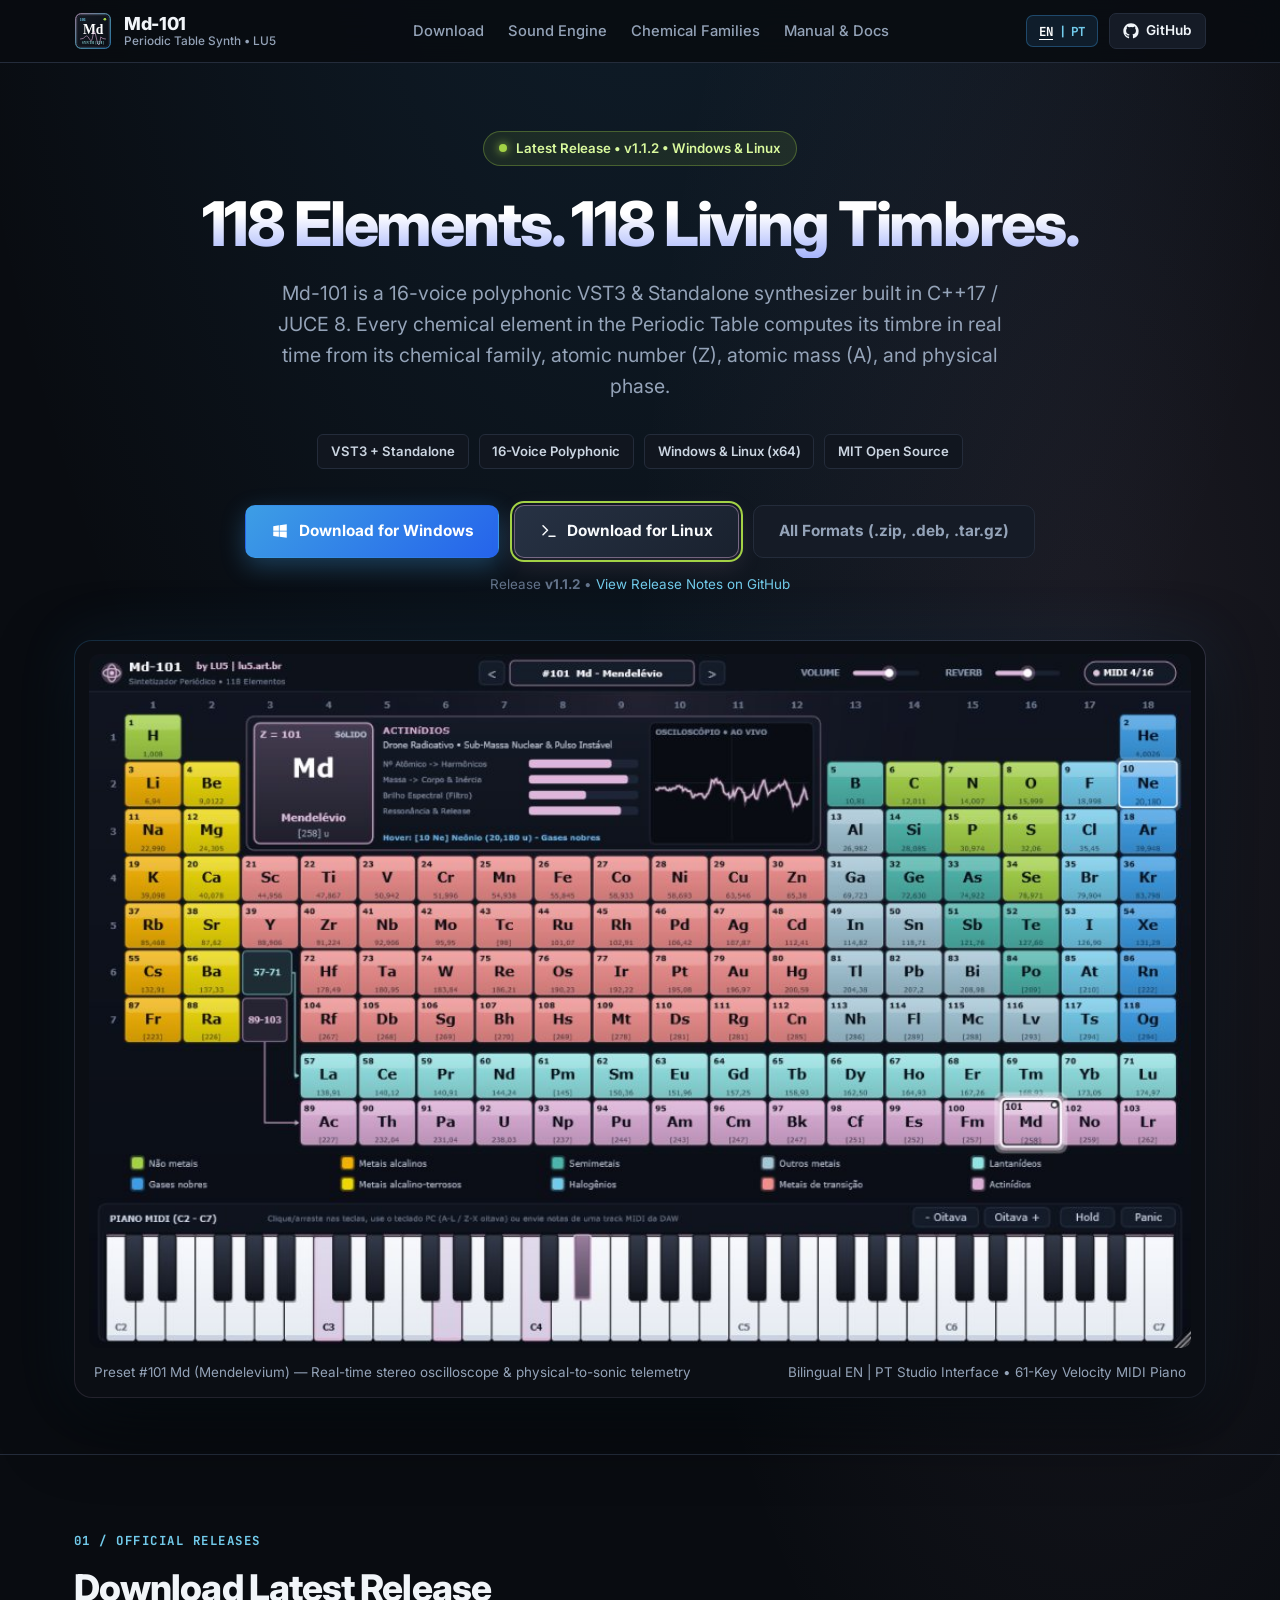
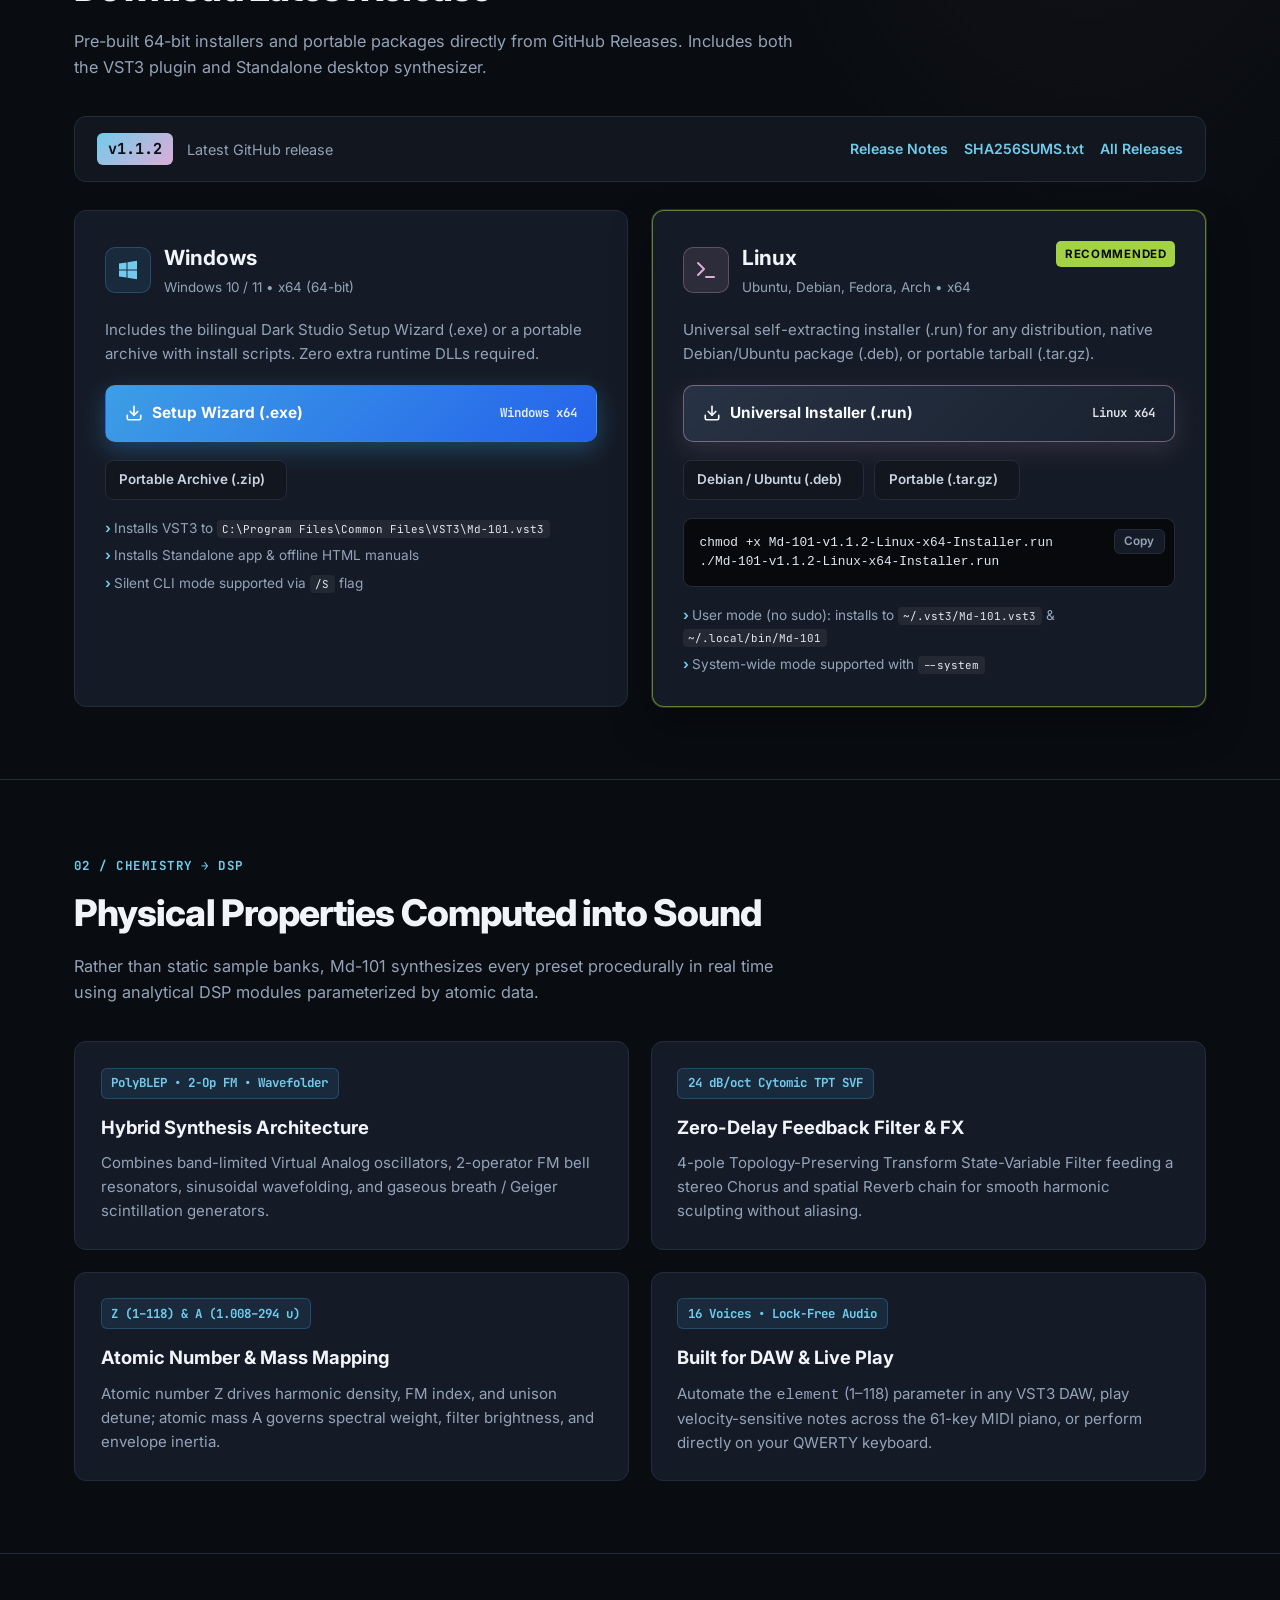
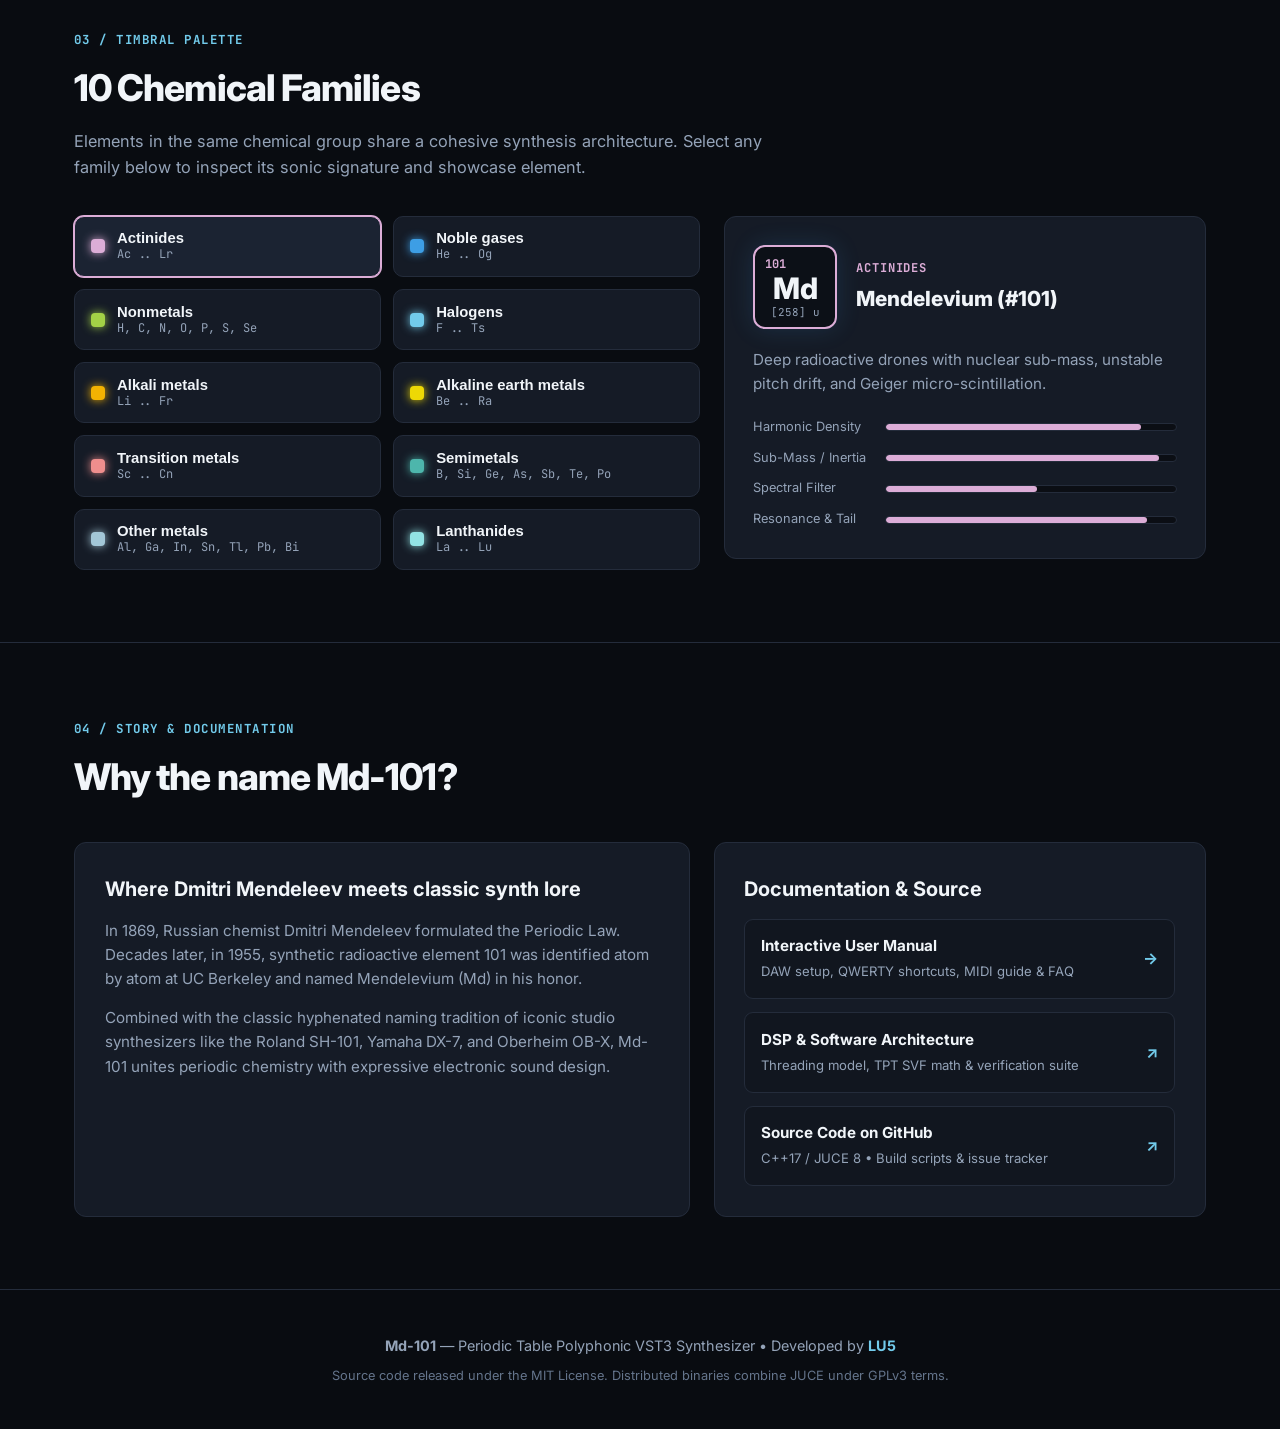
==== commit 68cbfb58: "chore(pages): update default release links to v1.1.2" ====
--- a/index.html
+++ b/index.html
@@ -58,7 +58,7 @@
       <div class="container">
         <a href="#download" class="release-pill" id="release-pill">
           <span class="status-dot"></span>
-          <span id="release-pill-text">Latest Release • v1.1.1 • Windows &amp; Linux</span>
+          <span id="release-pill-text">Latest Release • v1.1.2 • Windows &amp; Linux</span>
         </a>
 
         <h1 data-i18n="heroTitle">118 Elements. 118 Living Timbres.</h1>
@@ -75,14 +75,14 @@
         </div>
 
         <div class="hero-cta-group">
-          <a href="https://github.com/LU5-art-br/md101-vst/releases/download/v1.1.1/Md-101-v1.1.1-Windows-x64-Setup.exe" class="btn btn-win" id="hero-win-btn">
+          <a href="https://github.com/LU5-art-br/md101-vst/releases/download/v1.1.2/Md-101-v1.1.2-Windows-x64-Setup.exe" class="btn btn-win" id="hero-win-btn">
             <svg width="18" height="18" viewBox="0 0 24 24" fill="currentColor" aria-hidden="true">
               <path d="M3 5.5L10.5 4.4V11.5H3V5.5ZM11.5 4.25L21 2.85V11.5H11.5V4.25ZM3 12.5H10.5V19.6L3 18.5V12.5ZM11.5 12.5H21V21.15L11.5 19.75V12.5Z"/>
             </svg>
             <span data-i18n="heroWinBtn">Download for Windows</span>
           </a>
 
-          <a href="https://github.com/LU5-art-br/md101-vst/releases/download/v1.1.1/Md-101-v1.1.1-Linux-x64-Installer.run" class="btn btn-linux" id="hero-linux-btn">
+          <a href="https://github.com/LU5-art-br/md101-vst/releases/download/v1.1.2/Md-101-v1.1.2-Linux-x64-Installer.run" class="btn btn-linux" id="hero-linux-btn">
             <svg width="18" height="18" viewBox="0 0 24 24" fill="none" stroke="currentColor" stroke-width="2" stroke-linecap="round" stroke-linejoin="round" aria-hidden="true">
               <polyline points="4 17 10 11 4 5"/>
               <line x1="12" y1="19" x2="20" y2="19"/>
@@ -97,9 +97,9 @@
 
         <p class="hero-subnote" id="hero-subnote">
           <span data-i18n="heroSubnotePrefix">Release</span>
-          <strong id="hero-version-inline">v1.1.1</strong>
+          <strong id="hero-version-inline">v1.1.2</strong>
           <span>•</span>
-          <a href="https://github.com/LU5-art-br/md101-vst/releases/latest" target="_blank" rel="noopener" id="hero-notes-link" data-i18n="heroReleaseNotes">View Release Notes on GitHub</a>
+          <a href="https://github.com/LU5-art-br/md101-vst/releases/tag/v1.1.2" target="_blank" rel="noopener" id="hero-notes-link" data-i18n="heroReleaseNotes">View Release Notes on GitHub</a>
         </p>
 
         <div class="showcase-frame">
@@ -127,12 +127,12 @@
 
         <div class="release-meta-bar">
           <div class="release-meta-left">
-            <span class="version-tag" id="dl-version">v1.1.1</span>
+            <span class="version-tag" id="dl-version">v1.1.2</span>
             <span class="release-date" id="dl-date" data-i18n="dlDateLoading">Latest GitHub release</span>
           </div>
           <div class="release-meta-links">
-            <a href="https://github.com/LU5-art-br/md101-vst/releases/latest" target="_blank" rel="noopener" id="dl-notes-link" data-i18n="dlNotesLink">Release Notes</a>
-            <a href="https://github.com/LU5-art-br/md101-vst/releases/latest" target="_blank" rel="noopener" id="dl-checksums-link">SHA256SUMS.txt</a>
+            <a href="https://github.com/LU5-art-br/md101-vst/releases/tag/v1.1.2" target="_blank" rel="noopener" id="dl-notes-link" data-i18n="dlNotesLink">Release Notes</a>
+            <a href="https://github.com/LU5-art-br/md101-vst/releases/download/v1.1.2/SHA256SUMS.txt" target="_blank" rel="noopener" id="dl-checksums-link">SHA256SUMS.txt</a>
             <a href="https://github.com/LU5-art-br/md101-vst/releases" target="_blank" rel="noopener" data-i18n="dlAllReleases">All Releases</a>
           </div>
         </div>
@@ -159,7 +159,7 @@
               Includes the bilingual Dark Studio Setup Wizard (.exe) or a portable archive with install scripts. Zero extra runtime DLLs required.
             </p>
 
-            <a href="https://github.com/LU5-art-br/md101-vst/releases/download/v1.1.1/Md-101-v1.1.1-Windows-x64-Setup.exe" class="btn btn-win dl-primary-btn" id="win-exe-btn">
+            <a href="https://github.com/LU5-art-br/md101-vst/releases/download/v1.1.2/Md-101-v1.1.2-Windows-x64-Setup.exe" class="btn btn-win dl-primary-btn" id="win-exe-btn">
               <span class="dl-btn-label">
                 <svg width="18" height="18" viewBox="0 0 24 24" fill="none" stroke="currentColor" stroke-width="2.2" stroke-linecap="round" stroke-linejoin="round" aria-hidden="true">
                   <path d="M21 15v4a2 2 0 0 1-2 2H5a2 2 0 0 1-2-2v-4"/>
@@ -172,7 +172,7 @@
             </a>
 
             <div class="dl-alt-row">
-              <a href="https://github.com/LU5-art-br/md101-vst/releases/download/v1.1.1/Md-101-v1.1.1-Windows-x64.zip" class="dl-alt-link" id="win-zip-link">
+              <a href="https://github.com/LU5-art-br/md101-vst/releases/download/v1.1.2/Md-101-v1.1.2-Windows-x64.zip" class="dl-alt-link" id="win-zip-link">
                 <span data-i18n="winZipLabel">Portable Archive (.zip)</span>
                 <span id="win-zip-size"></span>
               </a>
@@ -207,7 +207,7 @@
               Universal self-extracting installer (.run) for any distribution, native Debian/Ubuntu package (.deb), or portable tarball (.tar.gz).
             </p>
 
-            <a href="https://github.com/LU5-art-br/md101-vst/releases/download/v1.1.1/Md-101-v1.1.1-Linux-x64-Installer.run" class="btn btn-linux dl-primary-btn" id="linux-run-btn">
+            <a href="https://github.com/LU5-art-br/md101-vst/releases/download/v1.1.2/Md-101-v1.1.2-Linux-x64-Installer.run" class="btn btn-linux dl-primary-btn" id="linux-run-btn">
               <span class="dl-btn-label">
                 <svg width="18" height="18" viewBox="0 0 24 24" fill="none" stroke="currentColor" stroke-width="2.2" stroke-linecap="round" stroke-linejoin="round" aria-hidden="true">
                   <path d="M21 15v4a2 2 0 0 1-2 2H5a2 2 0 0 1-2-2v-4"/>
@@ -220,11 +220,11 @@
             </a>
 
             <div class="dl-alt-row">
-              <a href="https://github.com/LU5-art-br/md101-vst/releases/download/v1.1.1/md-101_1.1.1_amd64.deb" class="dl-alt-link" id="linux-deb-link">
+              <a href="https://github.com/LU5-art-br/md101-vst/releases/download/v1.1.2/md-101_1.1.2_amd64.deb" class="dl-alt-link" id="linux-deb-link">
                 <span>Debian / Ubuntu (.deb)</span>
                 <span id="linux-deb-size"></span>
               </a>
-              <a href="https://github.com/LU5-art-br/md101-vst/releases/download/v1.1.1/Md-101-v1.1.1-Linux-x64.tar.gz" class="dl-alt-link" id="linux-tar-link">
+              <a href="https://github.com/LU5-art-br/md101-vst/releases/download/v1.1.2/Md-101-v1.1.2-Linux-x64.tar.gz" class="dl-alt-link" id="linux-tar-link">
                 <span data-i18n="linuxTarLabel">Portable (.tar.gz)</span>
                 <span id="linux-tar-size"></span>
               </a>
@@ -232,8 +232,8 @@
 
             <div class="install-snippet">
               <button type="button" class="copy-btn" id="copy-linux-cmd" data-i18n="copyBtn">Copy</button>
-              <pre id="linux-cmd">chmod +x Md-101-v1.1.1-Linux-x64-Installer.run
-./Md-101-v1.1.1-Linux-x64-Installer.run</pre>
+              <pre id="linux-cmd">chmod +x Md-101-v1.1.2-Linux-x64-Installer.run
+./Md-101-v1.1.2-Linux-x64-Installer.run</pre>
             </div>
 
             <ul class="os-notes">
